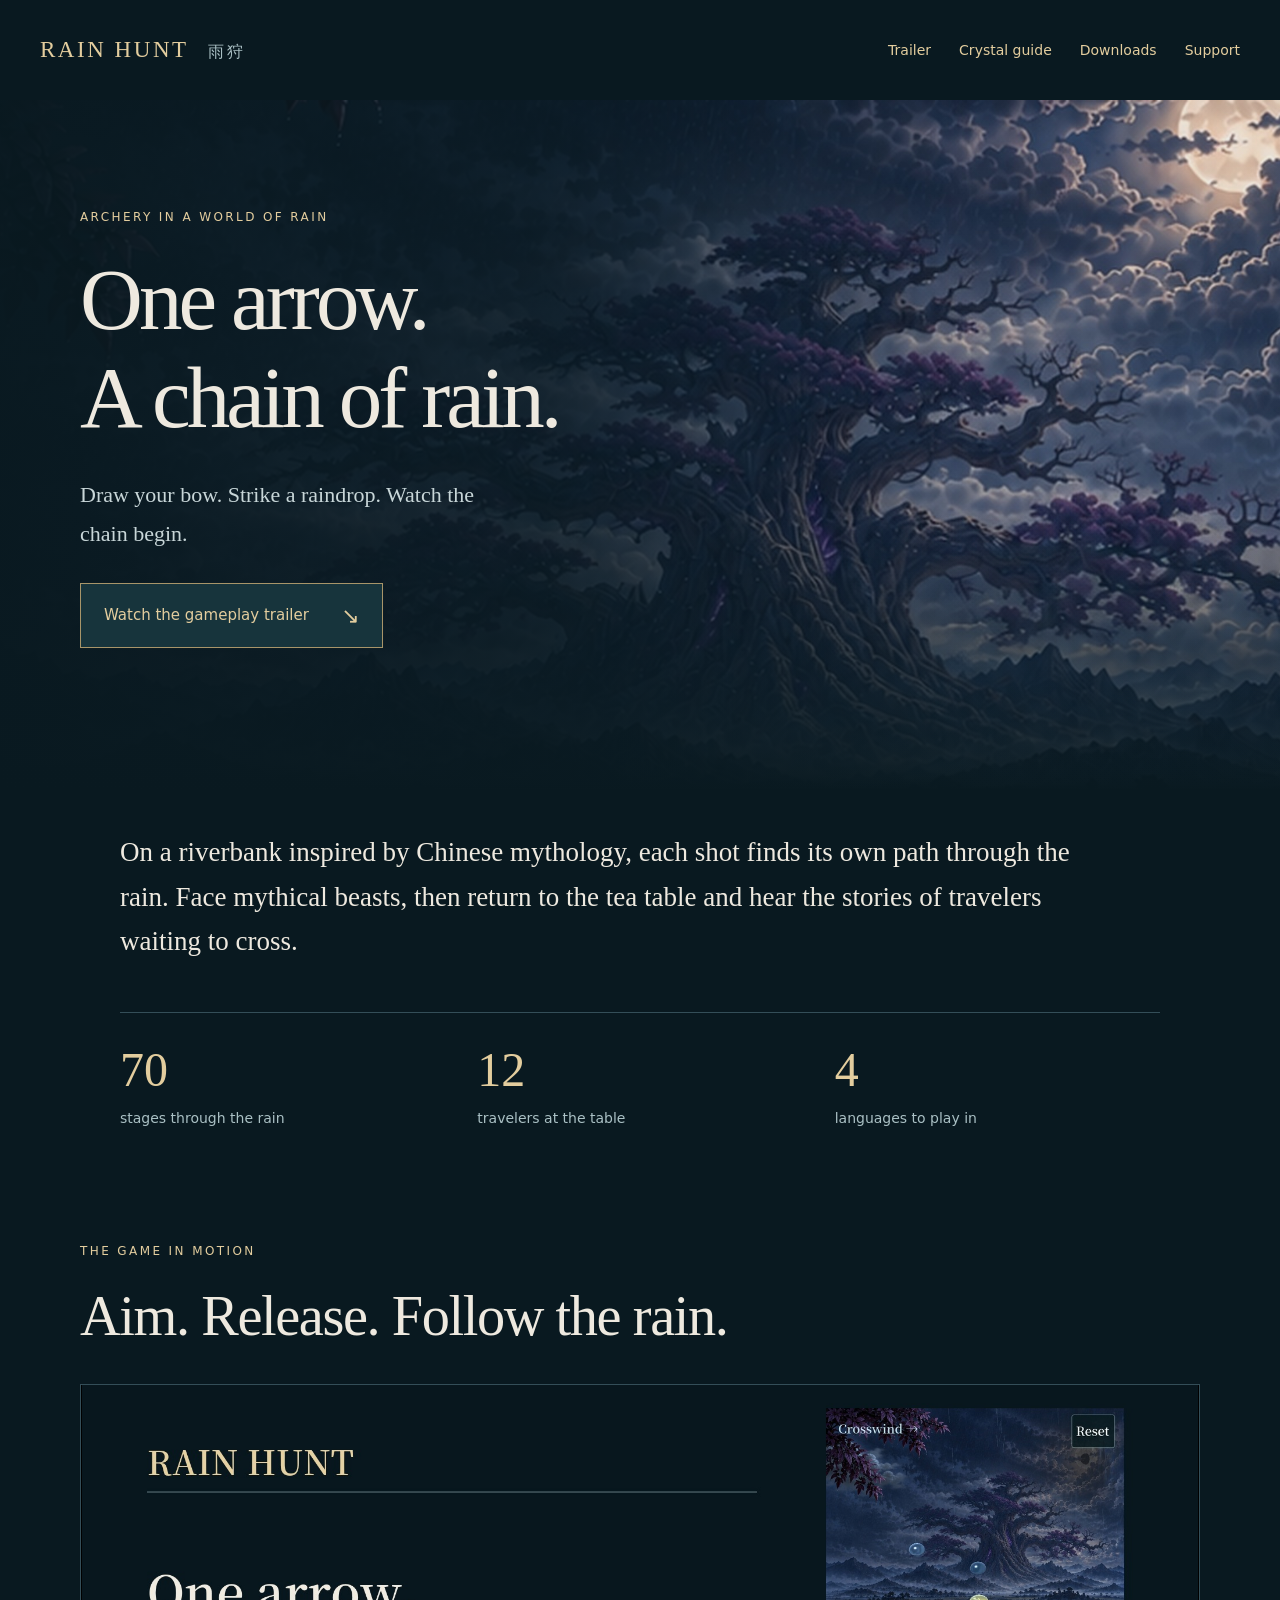
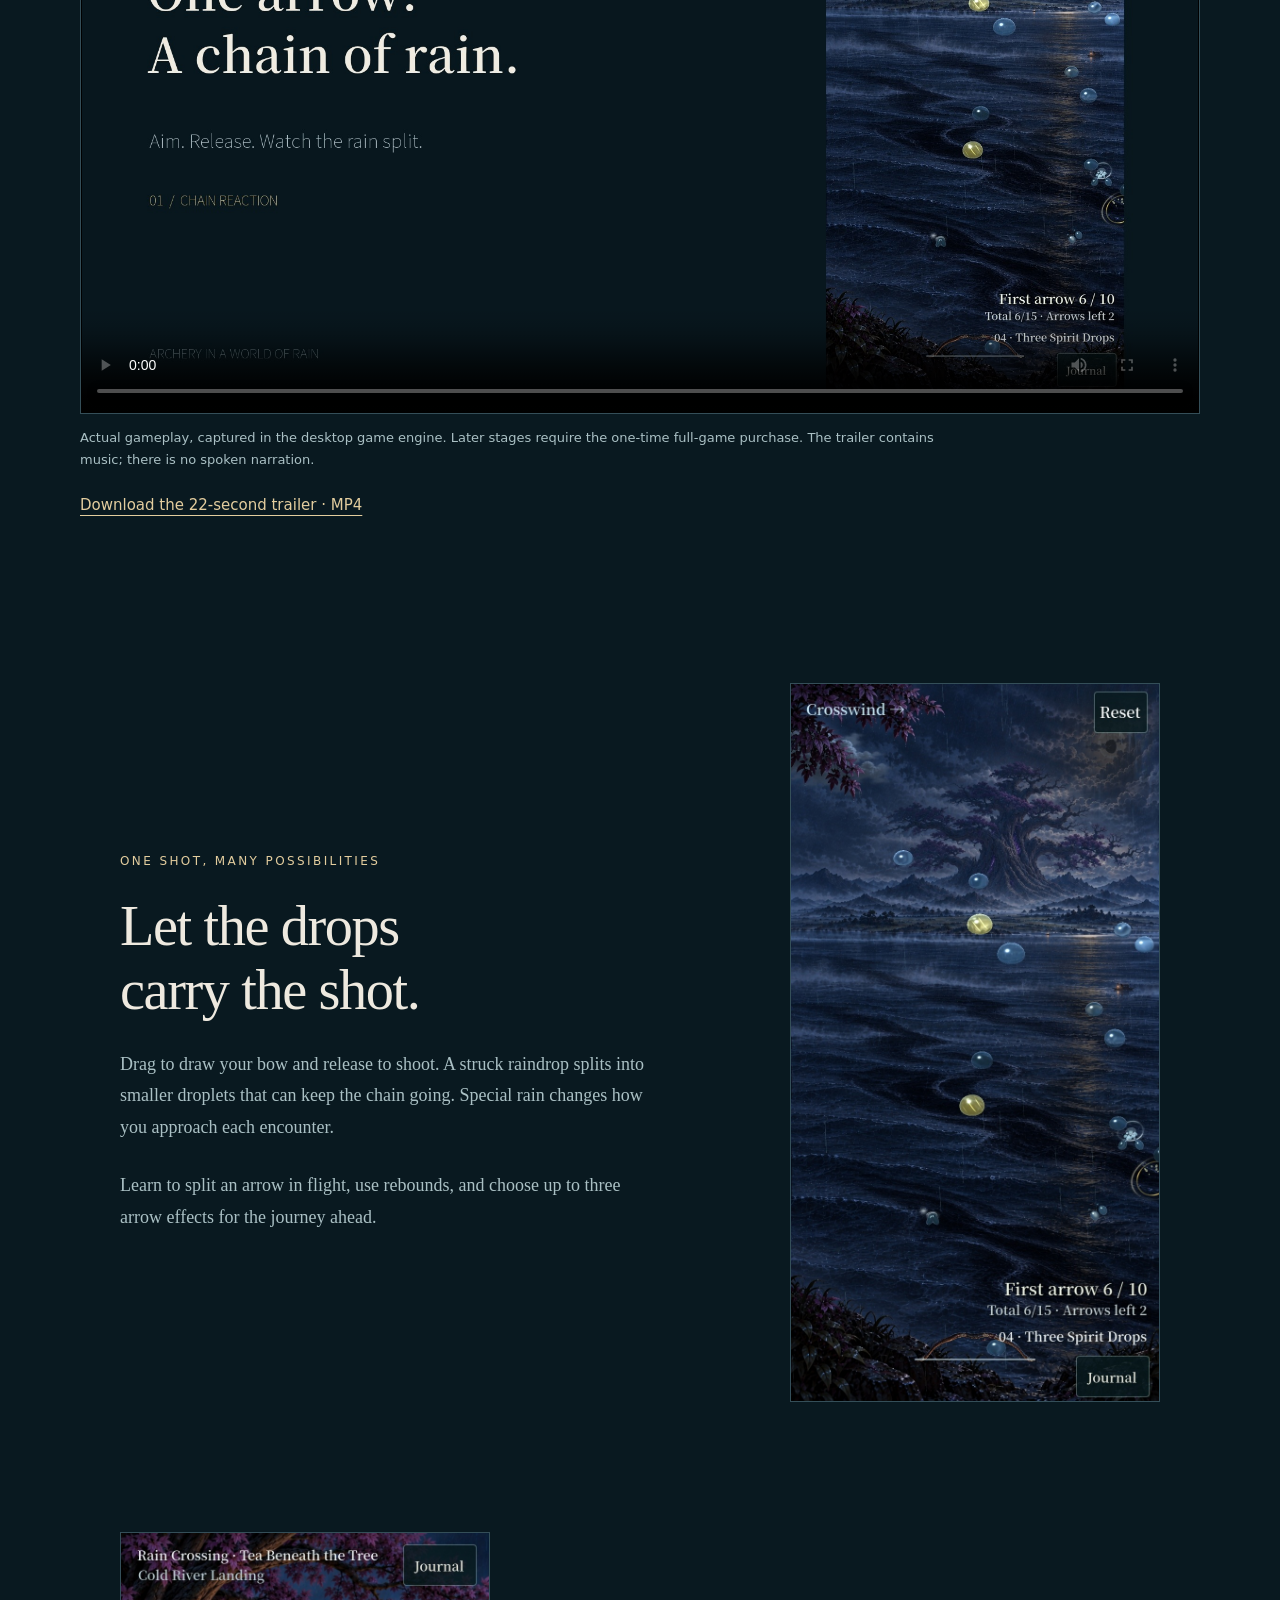
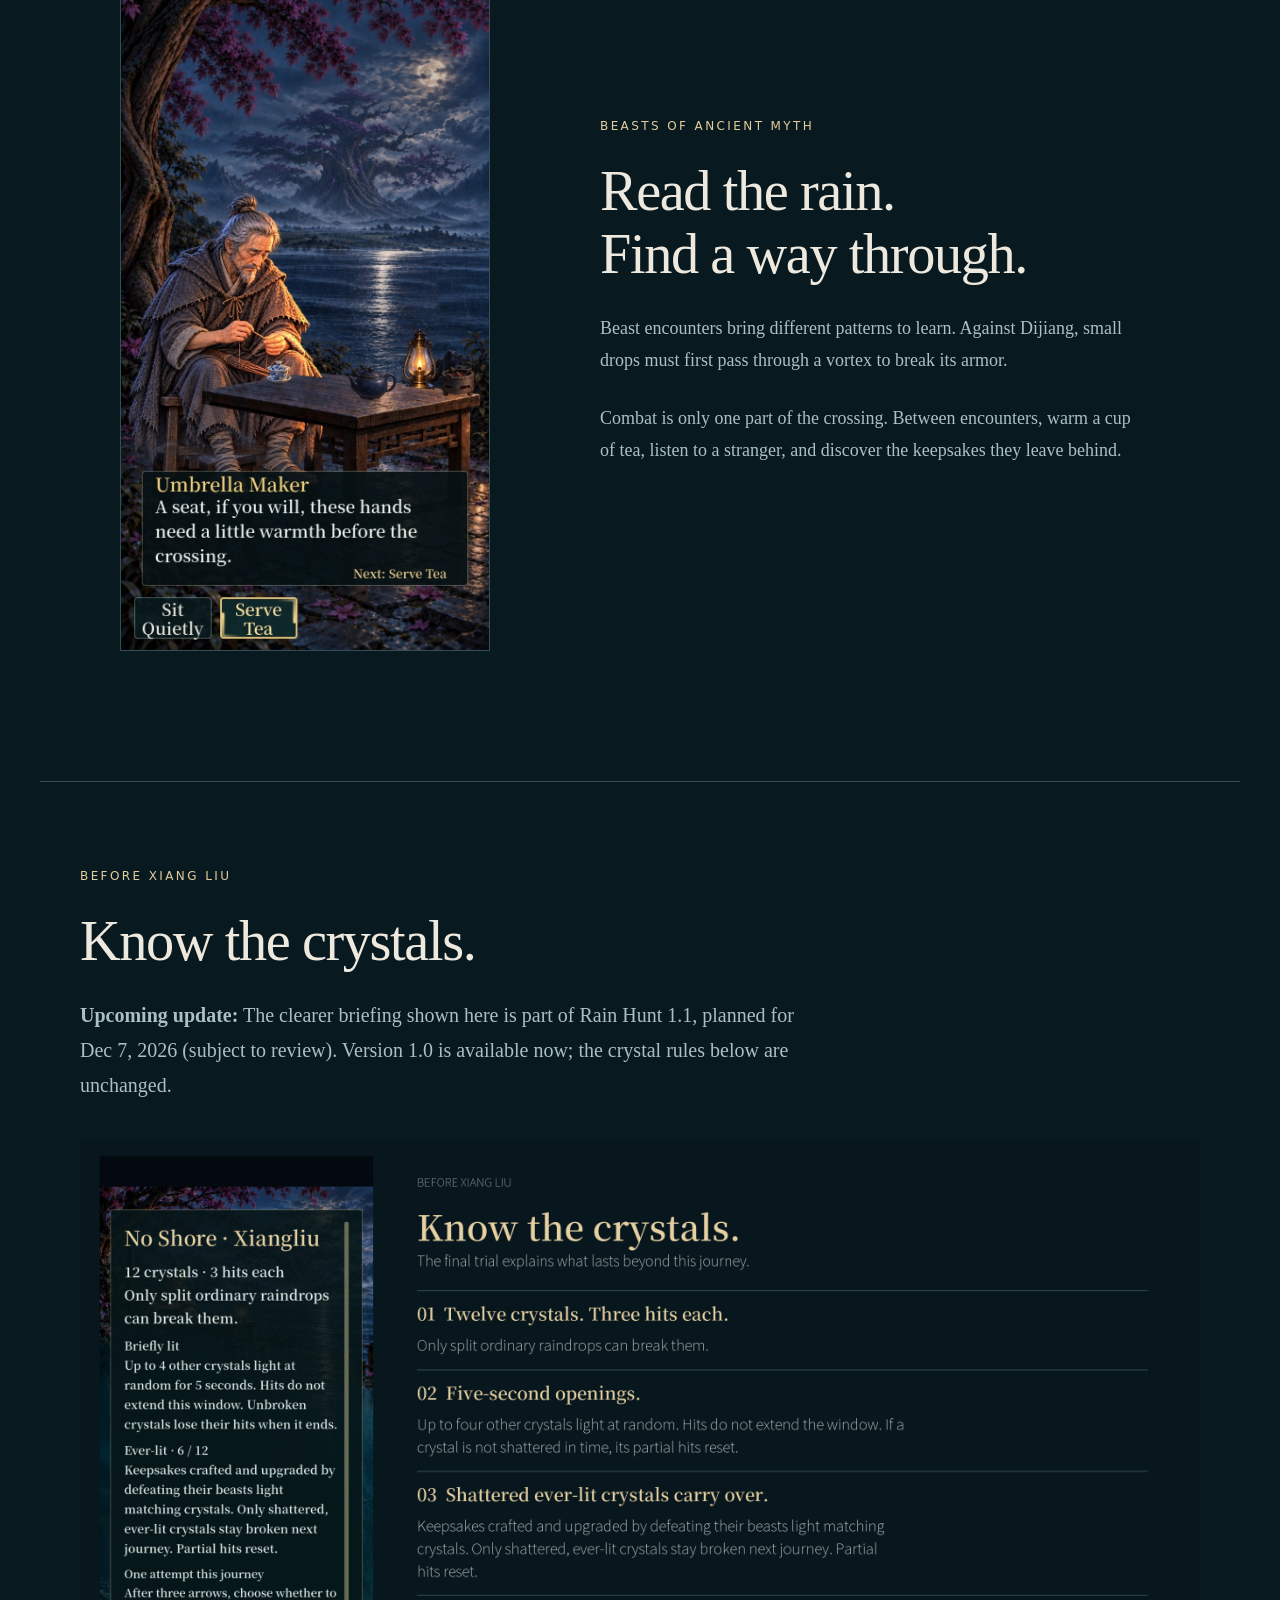
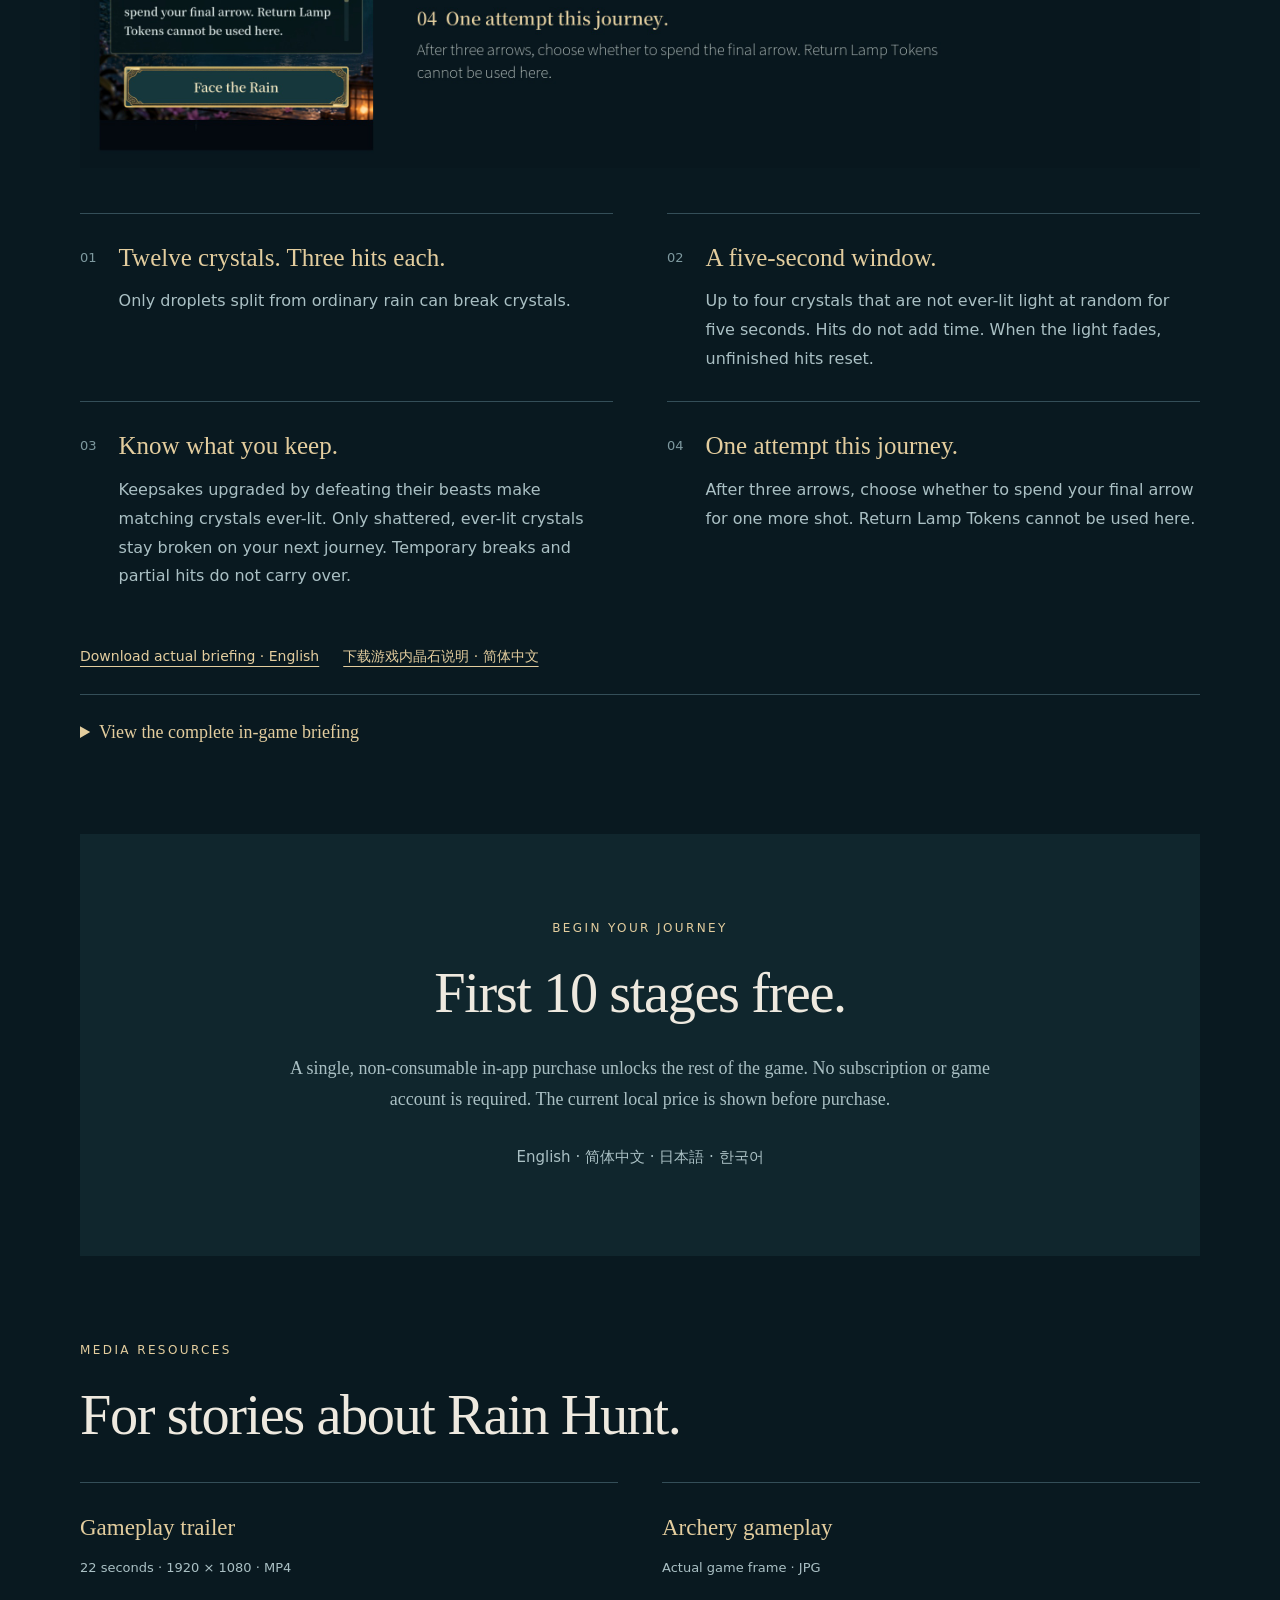
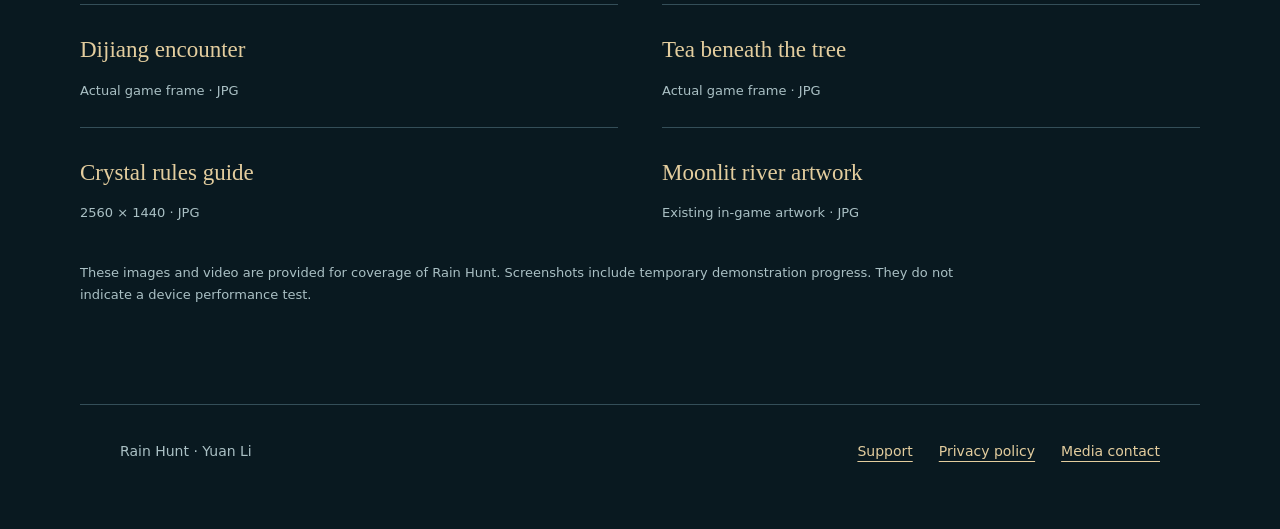
==== press114/index.html @ 3ebe5b10 "Publish Rain Hunt press page with 1.1 release timing" ====
<!doctype html>
<html lang="en">
<head>
<meta charset="utf-8"><meta name="viewport" content="width=device-width,initial-scale=1">
<title>Rain Hunt — Media & Press</title>
<meta name="description" content="One arrow. A chain of rain. Explore Rain Hunt's archery, mythical beasts, travelers, and final-trial crystal guide. Watch the gameplay trailer and download press images.">
<link rel="canonical" href="https://yuan10785-cyber.github.io/rain-hunt-support/press114/">
<meta property="og:title" content="Rain Hunt — One Arrow. A Chain of Rain.">
<meta property="og:description" content="Archery in a world of rain. Watch the gameplay trailer, meet the travelers, and explore the crystal guide.">
<meta property="og:type" content="website"><meta property="og:image" content="https://yuan10785-cyber.github.io/rain-hunt-support/press114/assets/river-header.jpg">
<meta name="theme-color" content="#091920"><link rel="stylesheet" href="press.css">
</head>
<body>
<a class="skip" href="#main">Skip to content</a>
<header><a class="brand" href="#main">RAIN HUNT <span>雨狩</span></a><nav aria-label="Page navigation"><a href="#trailer">Trailer</a><a href="#crystals">Crystal guide</a><a href="#downloads">Downloads</a><a href="../">Support</a></nav></header>
<main id="main">
<section class="hero" aria-labelledby="hero-title"><div class="hero-art" aria-hidden="true"></div><div class="hero-content"><p class="eyebrow">ARCHERY IN A WORLD OF RAIN</p><h1 id="hero-title">One arrow.<br>A chain of rain.</h1><p class="lead">Draw your bow. Strike a raindrop. Watch the chain begin.</p><a class="button" href="#trailer">Watch the gameplay trailer <span aria-hidden="true">↘</span></a></div></section>
<section class="intro"><p>On a riverbank inspired by Chinese mythology, each shot finds its own path through the rain. Face mythical beasts, then return to the tea table and hear the stories of travelers waiting to cross.</p><dl class="facts"><div><dt>70</dt><dd>stages through the rain</dd></div><div><dt>12</dt><dd>travelers at the table</dd></div><div><dt>4</dt><dd>languages to play in</dd></div></dl></section>
<section id="trailer" class="section"><div class="section-head"><p class="eyebrow">THE GAME IN MOTION</p><h2>Aim. Release. Follow the rain.</h2></div><video controls playsinline preload="metadata" poster="assets/trailer-poster.jpg" aria-label="Rain Hunt 22-second gameplay trailer"><source src="assets/rain-hunt-trailer.mp4" type="video/mp4"><a href="assets/rain-hunt-trailer.mp4">Download the gameplay trailer</a></video><p class="caption">Actual gameplay, captured in the desktop game engine. Later stages require the one-time full-game purchase. The trailer contains music; there is no spoken narration.</p><p><a class="text-link" download href="assets/rain-hunt-trailer.mp4">Download the 22-second trailer · MP4</a></p></section>
<section class="story-row"><div><p class="eyebrow">ONE SHOT, MANY POSSIBILITIES</p><h2>Let the drops<br>carry the shot.</h2><p>Drag to draw your bow and release to shoot. A struck raindrop splits into smaller droplets that can keep the chain going. Special rain changes how you approach each encounter.</p><p>Learn to split an arrow in flight, use rebounds, and choose up to three arrow effects for the journey ahead.</p></div><a href="assets/chain-gameplay.jpg"><img loading="lazy" width="780" height="1520" src="assets/chain-gameplay.jpg" alt="Actual gameplay showing small droplets continuing a chain after the first arrow"></a></section>
<section class="story-row reverse"><div><p class="eyebrow">BEASTS OF ANCIENT MYTH</p><h2>Read the rain.<br>Find a way through.</h2><p>Beast encounters bring different patterns to learn. Against Dijiang, small drops must first pass through a vortex to break its armor.</p><p>Combat is only one part of the crossing. Between encounters, warm a cup of tea, listen to a stranger, and discover the keepsakes they leave behind.</p></div><a href="assets/tea-gameplay.jpg"><img loading="lazy" width="780" height="1520" src="assets/tea-gameplay.jpg" alt="The umbrella maker seated at the tea table beside the moonlit river"></a></section>
<section id="crystals" class="section crystal"><div class="section-head"><p class="eyebrow">BEFORE XIANG LIU</p><h2>Know the crystals.</h2><p><strong>Upcoming update:</strong> The clearer briefing shown here is part of Rain Hunt 1.1, planned for Dec 7, 2026 (subject to review). Version 1.0 is available now; the crystal rules below are unchanged.</p></div><a class="guide-image" href="assets/crystal-guide.jpg"><img loading="lazy" width="2560" height="1440" src="assets/crystal-guide.jpg" alt="Crystal guide: twelve crystals with three hits each, five-second openings, shattered ever-lit crystals carry over, and one attempt per journey"></a><div class="rule-list"><article><span>01</span><div><h3>Twelve crystals. Three hits each.</h3><p>Only droplets split from ordinary rain can break crystals.</p></div></article><article><span>02</span><div><h3>A five-second window.</h3><p>Up to four crystals that are not ever-lit light at random for five seconds. Hits do not add time. When the light fades, unfinished hits reset.</p></div></article><article><span>03</span><div><h3>Know what you keep.</h3><p>Keepsakes upgraded by defeating their beasts make matching crystals ever-lit. Only shattered, ever-lit crystals stay broken on your next journey. Temporary breaks and partial hits do not carry over.</p></div></article><article><span>04</span><div><h3>One attempt this journey.</h3><p>After three arrows, choose whether to spend your final arrow for one more shot. Return Lamp Tokens cannot be used here.</p></div></article></div><div class="brief-links"><a download href="assets/crystal-brief-en.png">Download actual briefing · English</a><a download href="assets/crystal-brief-zh-CN.png" lang="zh-Hans">下载游戏内晶石说明 · 简体中文</a></div><details><summary>View the complete in-game briefing</summary><div class="brief-pair"><a href="assets/crystal-brief-en.png"><img loading="lazy" width="1320" height="2868" src="assets/crystal-brief-en.png" alt="Complete English pre-fight briefing, including the fixed Face the Rain button"></a><a href="assets/crystal-brief-zh-CN.png"><img loading="lazy" width="1320" height="2868" src="assets/crystal-brief-zh-CN.png" alt="Complete Simplified Chinese pre-fight crystal briefing"></a></div></details></section>
<section class="try section"><p class="eyebrow">BEGIN YOUR JOURNEY</p><h2>First 10 stages free.</h2><p>A single, non-consumable in-app purchase unlocks the rest of the game. No subscription or game account is required. The current local price is shown before purchase.</p><p class="languages">English · 简体中文 · 日本語 · 한국어</p></section>
<section id="downloads" class="section"><div class="section-head"><p class="eyebrow">MEDIA RESOURCES</p><h2>For stories about Rain Hunt.</h2></div><div class="download-grid"><a download href="assets/rain-hunt-trailer.mp4"><strong>Gameplay trailer</strong><span>22 seconds · 1920 × 1080 · MP4</span></a><a download href="assets/chain-gameplay.jpg"><strong>Archery gameplay</strong><span>Actual game frame · JPG</span></a><a download href="assets/beast-gameplay.jpg"><strong>Dijiang encounter</strong><span>Actual game frame · JPG</span></a><a download href="assets/tea-gameplay.jpg"><strong>Tea beneath the tree</strong><span>Actual game frame · JPG</span></a><a download href="assets/crystal-guide.jpg"><strong>Crystal rules guide</strong><span>2560 × 1440 · JPG</span></a><a download href="assets/river-header.jpg"><strong>Moonlit river artwork</strong><span>Existing in-game artwork · JPG</span></a></div><p class="caption">These images and video are provided for coverage of Rain Hunt. Screenshots include temporary demonstration progress. They do not indicate a device performance test.</p></section>
</main>
<footer><p>Rain Hunt · Yuan Li</p><div><a href="../">Support</a><a href="../privacy.html">Privacy policy</a><a href="mailto:airwalk3@hotmail.com?subject=Rain%20Hunt%20Media">Media contact</a></div></footer>
</body></html>
---- press114/press.css ----
:root{color-scheme:dark;--ink:#091920;--paper:#eee9df;--gold:#e3cd9e;--muted:#aac0c4;--line:#344e58}*{box-sizing:border-box}html{scroll-behavior:smooth;scroll-padding-top:90px}body{margin:0;background:var(--ink);color:var(--paper);font:18px/1.75 Georgia,'Times New Roman',serif}a{color:var(--gold);text-underline-offset:5px}a:hover{color:#fff0cc}a:focus-visible,summary:focus-visible,video:focus-visible{outline:3px solid var(--gold);outline-offset:7px}header{max-width:1280px;margin:auto;display:flex;justify-content:space-between;align-items:center;padding:30px 40px;gap:32px}.brand{font-size:23px;letter-spacing:.11em;text-decoration:none}.brand span{font-size:16px;margin-left:12px;color:var(--muted)}nav{display:flex;gap:28px;font:14px/1.5 system-ui,sans-serif}nav a{text-decoration:none}.skip{position:absolute;left:20px;top:-80px;z-index:5;background:var(--ink);padding:12px}.skip:focus{top:10px}.hero{position:relative;min-height:690px;max-width:1440px;margin:auto;isolation:isolate;overflow:hidden}.hero-art{position:absolute;inset:0;background:linear-gradient(90deg,rgba(9,25,32,.98) 0%,rgba(9,25,32,.77) 43%,rgba(9,25,32,.08) 75%),linear-gradient(0deg,var(--ink),transparent 40%),url('assets/river-header.jpg') center/cover;z-index:-1}.hero-content{max-width:1200px;margin:auto;padding:108px 40px 88px}.eyebrow{font:12px/1.5 system-ui,sans-serif;letter-spacing:.2em;color:var(--gold);margin:0 0 25px}h1,h2,h3{font-weight:400;line-height:1.12;margin:0;color:var(--paper)}h1{font-size:clamp(54px,6.8vw,94px);letter-spacing:-.045em}.lead{font-size:22px;color:#c8d6d8;max-width:440px;margin:30px 0}.button{display:inline-flex;gap:32px;align-items:center;border:1px solid #a89569;background:#17343c;padding:15px 23px;text-decoration:none;font:15px/1.5 system-ui,sans-serif}.button span{font-size:22px}.intro{max-width:1120px;margin:40px auto 0;padding:0 40px}.intro>p{font-size:27px;line-height:1.65;max-width:950px;margin-bottom:48px}.facts{display:grid;grid-template-columns:repeat(3,1fr);gap:32px;margin:0;border-top:1px solid var(--line);padding:28px 0}.facts dt{font-size:48px;color:var(--gold);line-height:1.2}.facts dd{font:14px/1.5 system-ui,sans-serif;color:var(--muted);margin:10px 0 0}.section{max-width:1200px;padding:85px 40px;margin:auto}.section-head{max-width:850px;margin-bottom:35px}h2{font-size:clamp(36px,4.4vw,58px);letter-spacing:-.025em}.section-head>p:not(.eyebrow){font-size:20px;color:var(--muted);max-width:720px;margin:24px 0 0}video{display:block;width:100%;height:auto;aspect-ratio:16/9;background:#000;border:1px solid var(--line)}.caption{font:13px/1.7 system-ui,sans-serif;color:var(--muted);max-width:900px}.text-link{font:15px/1.6 system-ui,sans-serif}.story-row{display:grid;grid-template-columns:1fr 370px;gap:110px;align-items:center;max-width:1120px;margin:60px auto 130px;padding:0 40px}.story-row.reverse{grid-template-columns:370px 1fr}.reverse>div{order:2}.story-row p:not(.eyebrow){max-width:540px;color:var(--muted);margin:27px 0 0}.story-row img{display:block;width:100%;height:auto;border:1px solid var(--line)}.crystal{border-top:1px solid var(--line)}.guide-image img{display:block;width:100%;height:auto}.rule-list{display:grid;grid-template-columns:1fr 1fr;column-gap:54px;margin-top:45px}.rule-list article{display:flex;gap:22px;border-top:1px solid var(--line);padding:28px 0}.rule-list article>span{color:#7e999f;font:13px/1.6 system-ui,sans-serif;padding-top:6px}h3{font-size:25px;color:var(--gold);line-height:1.3}.rule-list p{font:16px/1.8 system-ui,sans-serif;color:var(--muted);margin:13px 0 0}.brief-links{display:flex;flex-wrap:wrap;gap:24px;font:14px/1.8 system-ui,sans-serif;margin:25px 0}details{border-top:1px solid var(--line);padding-top:22px}summary{color:var(--gold);cursor:pointer}.brief-pair{display:grid;grid-template-columns:1fr 1fr;gap:40px;max-width:900px;margin:30px auto 0}.brief-pair img{display:block;width:100%;height:auto}.try{background:#10262d;max-width:1120px;text-align:center}.try>p:not(.eyebrow){max-width:700px;margin:28px auto 0;color:var(--muted)}.languages{font:15px/1.8 system-ui,sans-serif}.download-grid{display:grid;grid-template-columns:1fr 1fr;gap:0 44px}.download-grid>a{display:flex;flex-direction:column;text-decoration:none;border-top:1px solid var(--line);padding:25px 0}.download-grid strong{font-weight:400;font-size:23px}.download-grid span{font:13px/1.7 system-ui,sans-serif;color:var(--muted);margin-top:9px}footer{max-width:1120px;margin:auto;border-top:1px solid var(--line);padding:35px 40px 65px;display:flex;justify-content:space-between;gap:30px;font:14px/1.7 system-ui,sans-serif;color:var(--muted)}footer p{margin:0}footer>div{display:flex;gap:26px}section{scroll-margin-top:30px}@media(max-width:800px){header{flex-wrap:wrap;padding:25px}nav{gap:22px}.hero{min-height:620px}.hero-content{padding:90px 25px}.hero-art{background:linear-gradient(90deg,rgba(9,25,32,.94),rgba(9,25,32,.35)),linear-gradient(0deg,var(--ink),transparent),url('assets/river-header.jpg') 63% center/cover}.intro,.section{padding-left:25px;padding-right:25px}.intro>p{font-size:23px}.story-row,.story-row.reverse{grid-template-columns:1fr;gap:35px;padding:0 25px;margin:55px auto 85px}.story-row>div{order:0}.story-row>a{max-width:370px;width:100%;margin:auto}.rule-list{grid-template-columns:1fr}.section{padding-top:60px;padding-bottom:60px}.brief-pair{gap:18px}.facts{gap:15px}.facts dd{font-size:12px}.download-grid{grid-template-columns:1fr}footer{padding:30px 25px;flex-direction:column}}@media(prefers-reduced-motion:reduce){html{scroll-behavior:auto}}
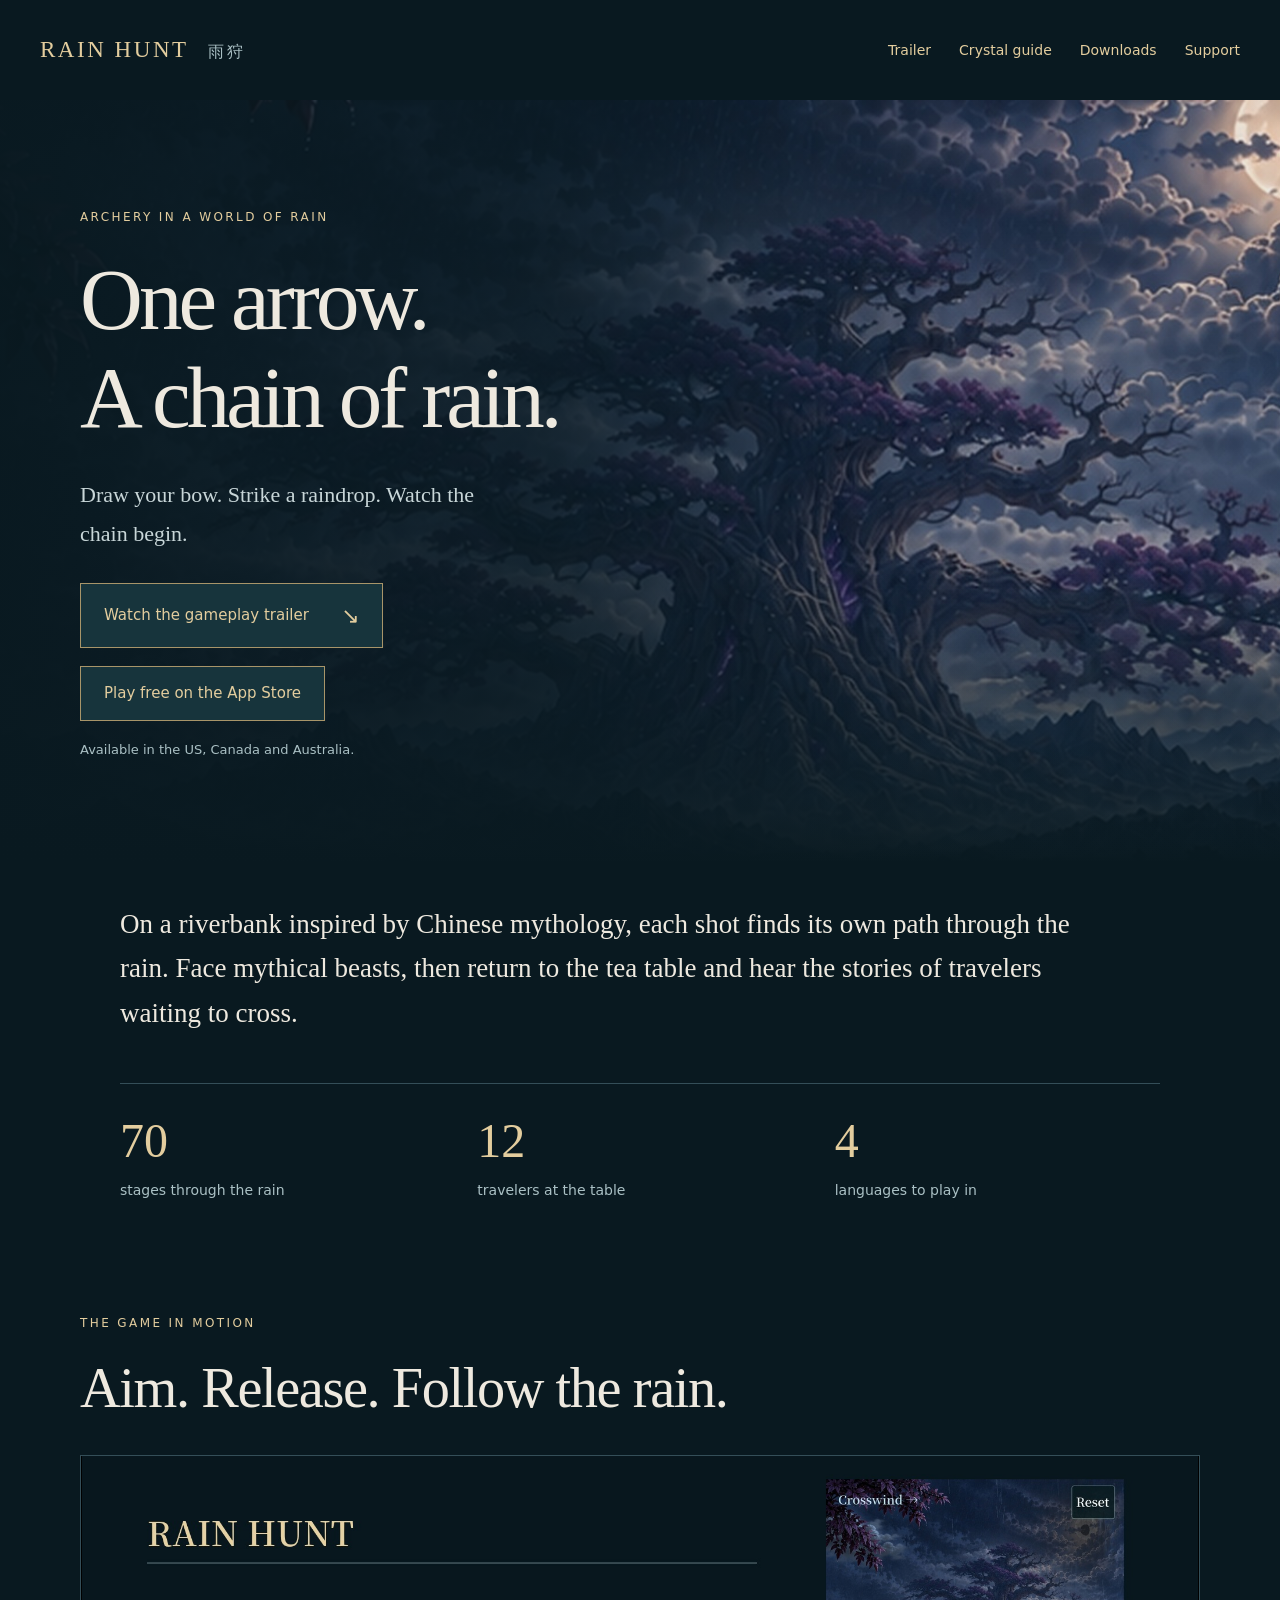
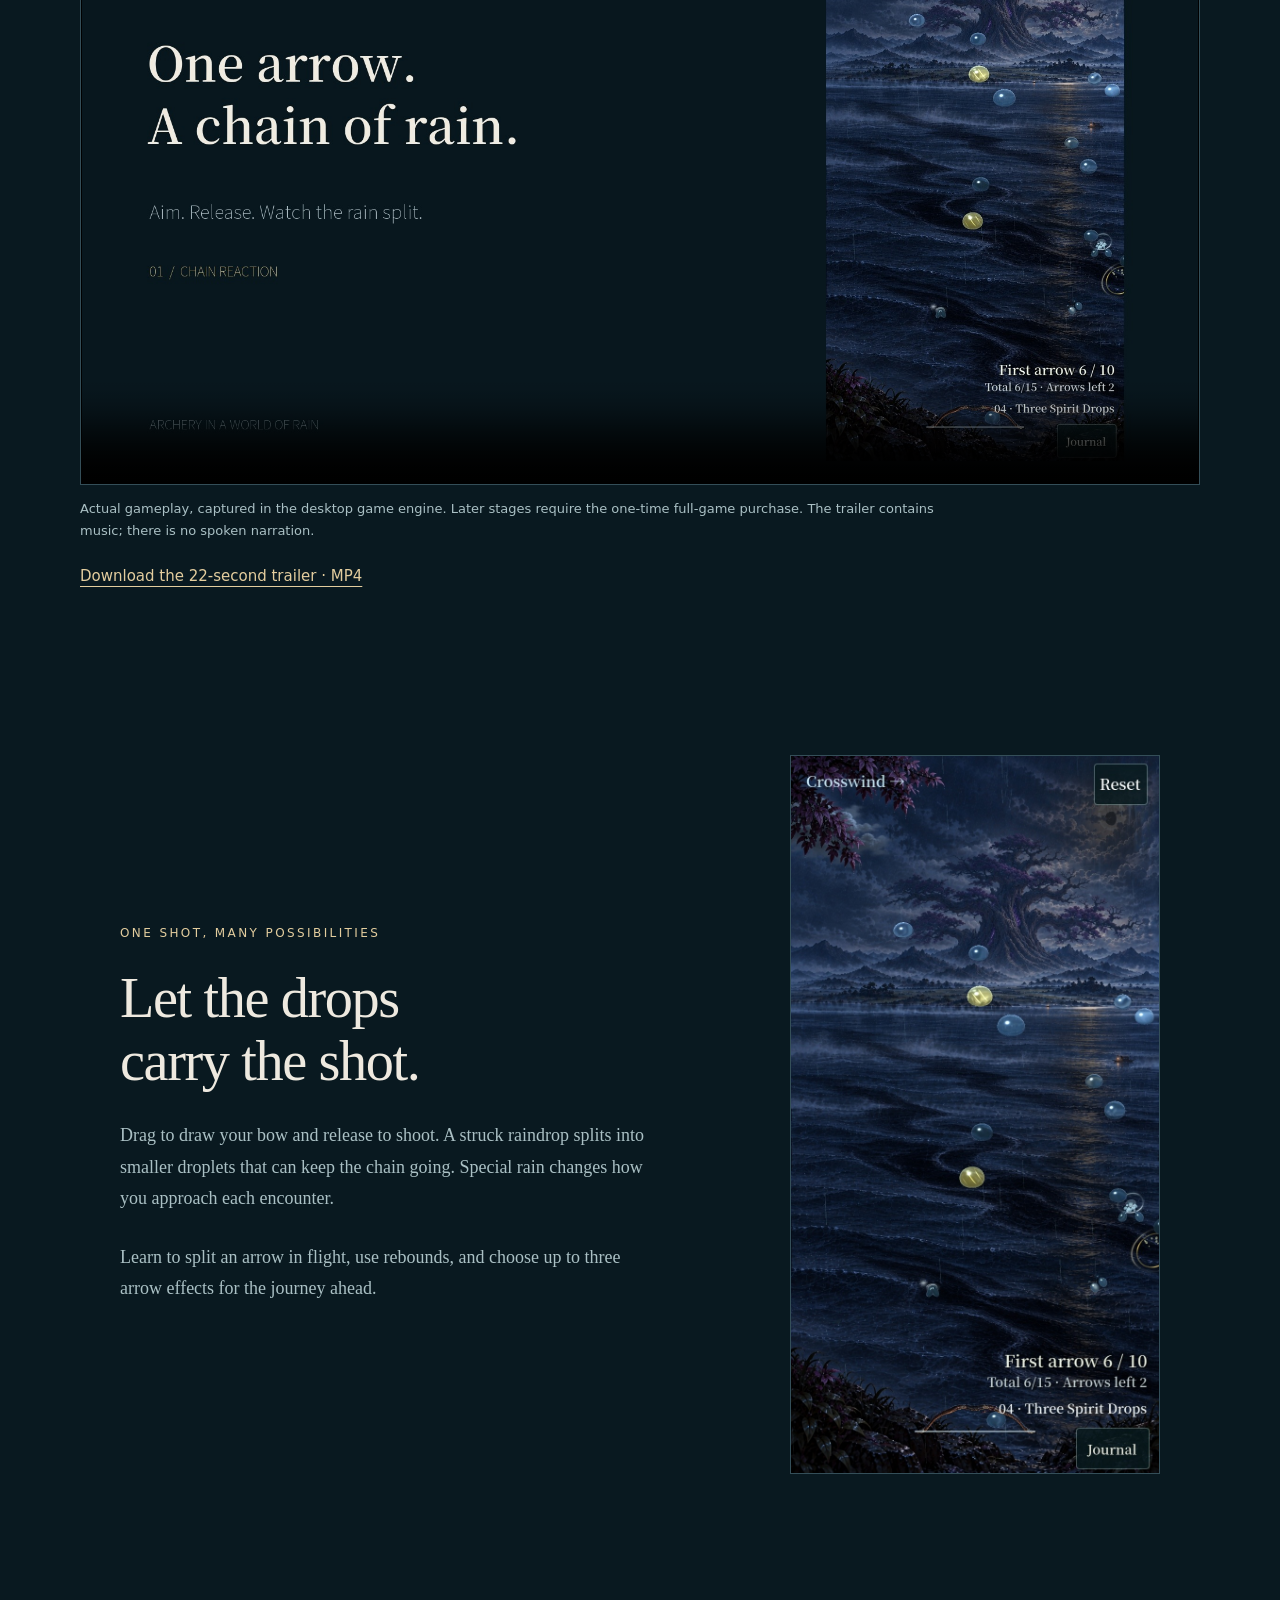
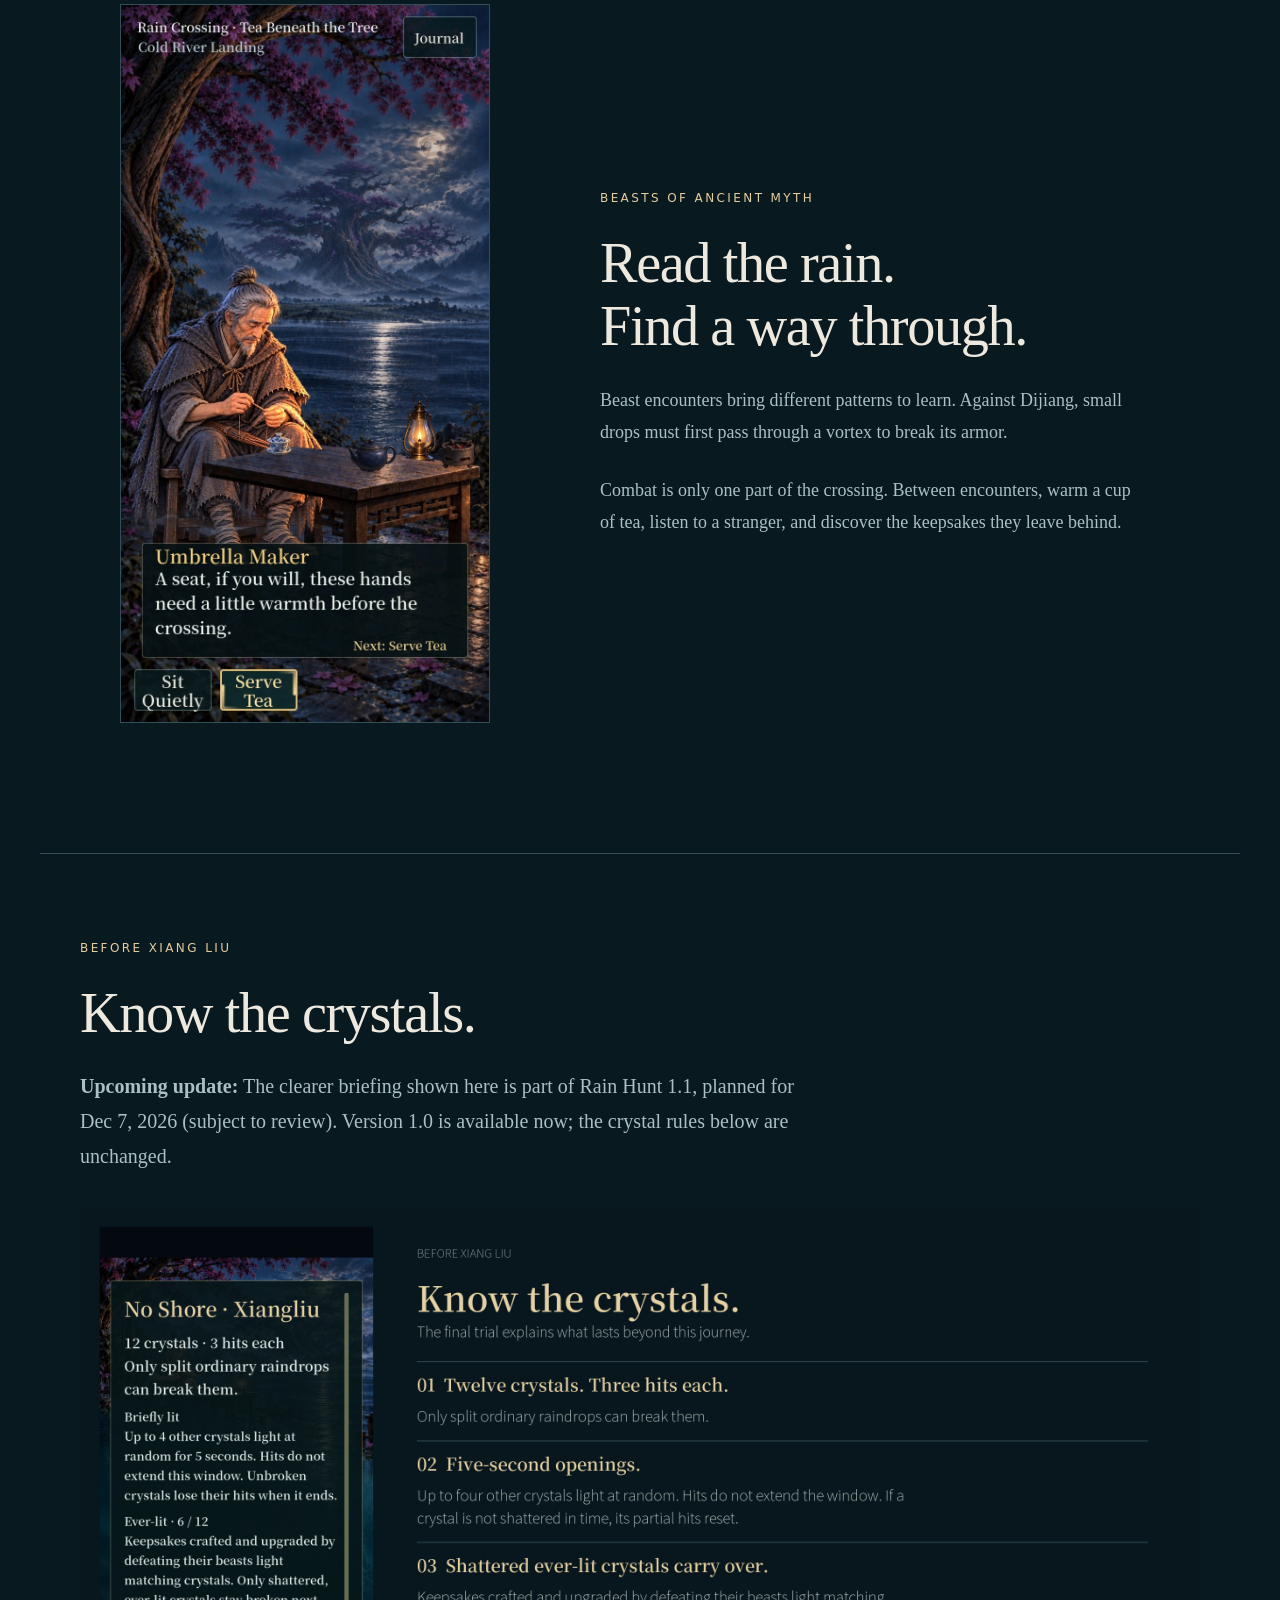
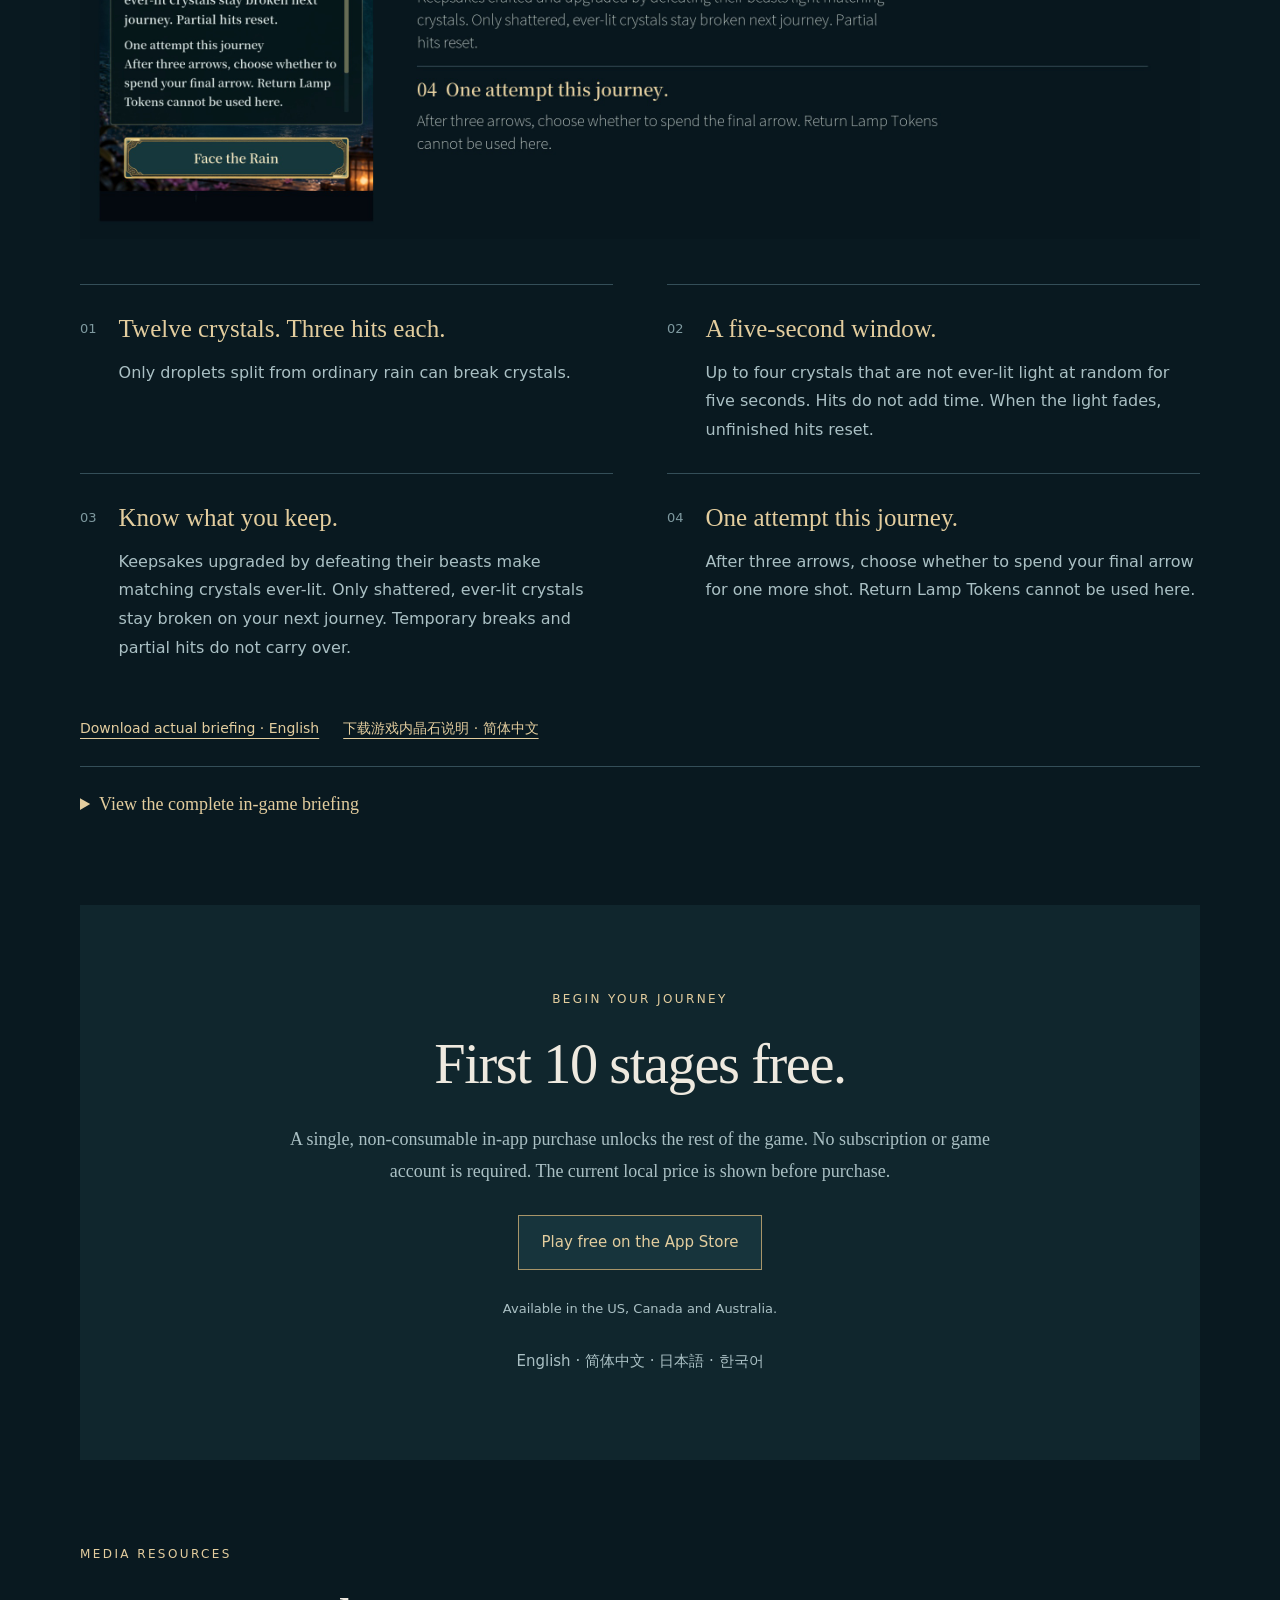
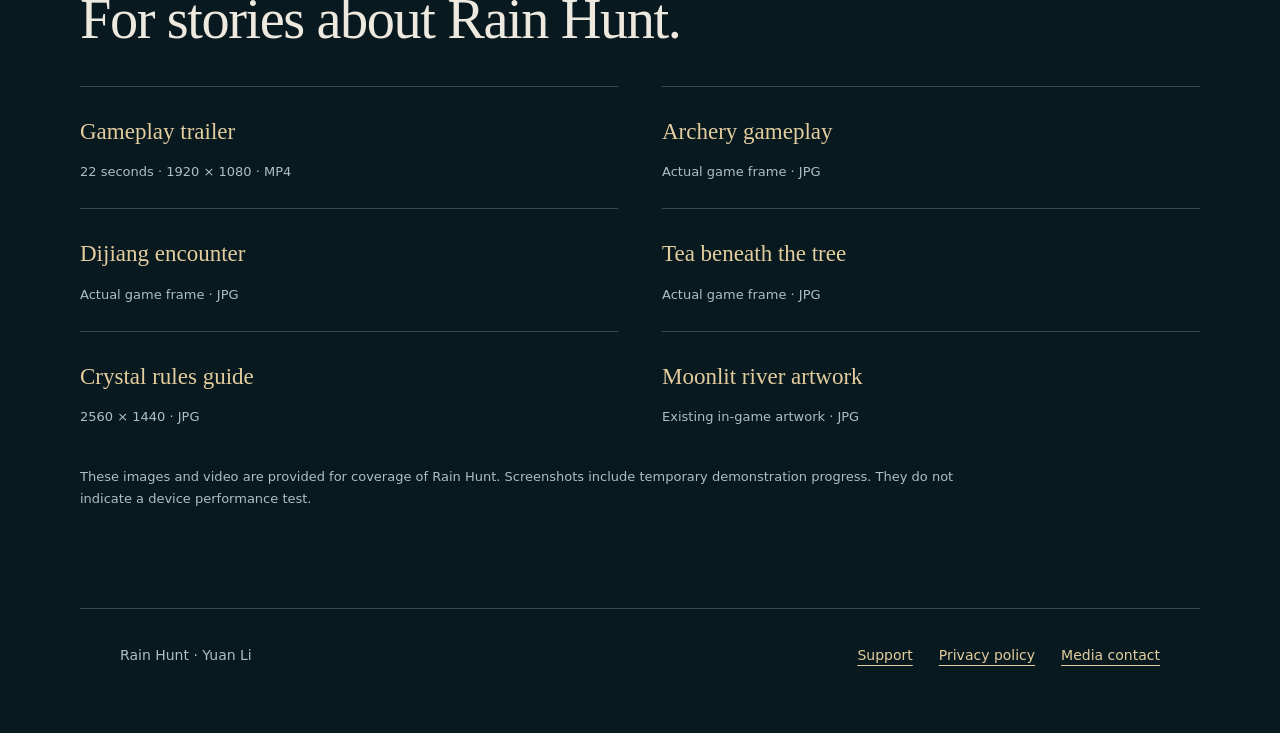
==== commit ef12b908: "Add App Store download links to public press page" ====
--- a/press114/index.html
+++ b/press114/index.html
@@ -14,13 +14,13 @@
 <a class="skip" href="#main">Skip to content</a>
 <header><a class="brand" href="#main">RAIN HUNT <span>雨狩</span></a><nav aria-label="Page navigation"><a href="#trailer">Trailer</a><a href="#crystals">Crystal guide</a><a href="#downloads">Downloads</a><a href="../">Support</a></nav></header>
 <main id="main">
-<section class="hero" aria-labelledby="hero-title"><div class="hero-art" aria-hidden="true"></div><div class="hero-content"><p class="eyebrow">ARCHERY IN A WORLD OF RAIN</p><h1 id="hero-title">One arrow.<br>A chain of rain.</h1><p class="lead">Draw your bow. Strike a raindrop. Watch the chain begin.</p><a class="button" href="#trailer">Watch the gameplay trailer <span aria-hidden="true">↘</span></a></div></section>
+<section class="hero" aria-labelledby="hero-title"><div class="hero-art" aria-hidden="true"></div><div class="hero-content"><p class="eyebrow">ARCHERY IN A WORLD OF RAIN</p><h1 id="hero-title">One arrow.<br>A chain of rain.</h1><p class="lead">Draw your bow. Strike a raindrop. Watch the chain begin.</p><a class="button" href="#trailer">Watch the gameplay trailer <span aria-hidden="true">↘</span></a><p><a class="button" href="https://apps.apple.com/us/app/rain-hunt/id6819898832">Play free on the App Store</a></p><p class="caption">Available in the US, Canada and Australia.</p></div></section>
 <section class="intro"><p>On a riverbank inspired by Chinese mythology, each shot finds its own path through the rain. Face mythical beasts, then return to the tea table and hear the stories of travelers waiting to cross.</p><dl class="facts"><div><dt>70</dt><dd>stages through the rain</dd></div><div><dt>12</dt><dd>travelers at the table</dd></div><div><dt>4</dt><dd>languages to play in</dd></div></dl></section>
 <section id="trailer" class="section"><div class="section-head"><p class="eyebrow">THE GAME IN MOTION</p><h2>Aim. Release. Follow the rain.</h2></div><video controls playsinline preload="metadata" poster="assets/trailer-poster.jpg" aria-label="Rain Hunt 22-second gameplay trailer"><source src="assets/rain-hunt-trailer.mp4" type="video/mp4"><a href="assets/rain-hunt-trailer.mp4">Download the gameplay trailer</a></video><p class="caption">Actual gameplay, captured in the desktop game engine. Later stages require the one-time full-game purchase. The trailer contains music; there is no spoken narration.</p><p><a class="text-link" download href="assets/rain-hunt-trailer.mp4">Download the 22-second trailer · MP4</a></p></section>
 <section class="story-row"><div><p class="eyebrow">ONE SHOT, MANY POSSIBILITIES</p><h2>Let the drops<br>carry the shot.</h2><p>Drag to draw your bow and release to shoot. A struck raindrop splits into smaller droplets that can keep the chain going. Special rain changes how you approach each encounter.</p><p>Learn to split an arrow in flight, use rebounds, and choose up to three arrow effects for the journey ahead.</p></div><a href="assets/chain-gameplay.jpg"><img loading="lazy" width="780" height="1520" src="assets/chain-gameplay.jpg" alt="Actual gameplay showing small droplets continuing a chain after the first arrow"></a></section>
 <section class="story-row reverse"><div><p class="eyebrow">BEASTS OF ANCIENT MYTH</p><h2>Read the rain.<br>Find a way through.</h2><p>Beast encounters bring different patterns to learn. Against Dijiang, small drops must first pass through a vortex to break its armor.</p><p>Combat is only one part of the crossing. Between encounters, warm a cup of tea, listen to a stranger, and discover the keepsakes they leave behind.</p></div><a href="assets/tea-gameplay.jpg"><img loading="lazy" width="780" height="1520" src="assets/tea-gameplay.jpg" alt="The umbrella maker seated at the tea table beside the moonlit river"></a></section>
 <section id="crystals" class="section crystal"><div class="section-head"><p class="eyebrow">BEFORE XIANG LIU</p><h2>Know the crystals.</h2><p><strong>Upcoming update:</strong> The clearer briefing shown here is part of Rain Hunt 1.1, planned for Dec 7, 2026 (subject to review). Version 1.0 is available now; the crystal rules below are unchanged.</p></div><a class="guide-image" href="assets/crystal-guide.jpg"><img loading="lazy" width="2560" height="1440" src="assets/crystal-guide.jpg" alt="Crystal guide: twelve crystals with three hits each, five-second openings, shattered ever-lit crystals carry over, and one attempt per journey"></a><div class="rule-list"><article><span>01</span><div><h3>Twelve crystals. Three hits each.</h3><p>Only droplets split from ordinary rain can break crystals.</p></div></article><article><span>02</span><div><h3>A five-second window.</h3><p>Up to four crystals that are not ever-lit light at random for five seconds. Hits do not add time. When the light fades, unfinished hits reset.</p></div></article><article><span>03</span><div><h3>Know what you keep.</h3><p>Keepsakes upgraded by defeating their beasts make matching crystals ever-lit. Only shattered, ever-lit crystals stay broken on your next journey. Temporary breaks and partial hits do not carry over.</p></div></article><article><span>04</span><div><h3>One attempt this journey.</h3><p>After three arrows, choose whether to spend your final arrow for one more shot. Return Lamp Tokens cannot be used here.</p></div></article></div><div class="brief-links"><a download href="assets/crystal-brief-en.png">Download actual briefing · English</a><a download href="assets/crystal-brief-zh-CN.png" lang="zh-Hans">下载游戏内晶石说明 · 简体中文</a></div><details><summary>View the complete in-game briefing</summary><div class="brief-pair"><a href="assets/crystal-brief-en.png"><img loading="lazy" width="1320" height="2868" src="assets/crystal-brief-en.png" alt="Complete English pre-fight briefing, including the fixed Face the Rain button"></a><a href="assets/crystal-brief-zh-CN.png"><img loading="lazy" width="1320" height="2868" src="assets/crystal-brief-zh-CN.png" alt="Complete Simplified Chinese pre-fight crystal briefing"></a></div></details></section>
-<section class="try section"><p class="eyebrow">BEGIN YOUR JOURNEY</p><h2>First 10 stages free.</h2><p>A single, non-consumable in-app purchase unlocks the rest of the game. No subscription or game account is required. The current local price is shown before purchase.</p><p class="languages">English · 简体中文 · 日本語 · 한국어</p></section>
+<section class="try section"><p class="eyebrow">BEGIN YOUR JOURNEY</p><h2>First 10 stages free.</h2><p>A single, non-consumable in-app purchase unlocks the rest of the game. No subscription or game account is required. The current local price is shown before purchase.</p><p><a class="button" href="https://apps.apple.com/us/app/rain-hunt/id6819898832">Play free on the App Store</a></p><p class="caption">Available in the US, Canada and Australia.</p><p class="languages">English · 简体中文 · 日本語 · 한국어</p></section>
 <section id="downloads" class="section"><div class="section-head"><p class="eyebrow">MEDIA RESOURCES</p><h2>For stories about Rain Hunt.</h2></div><div class="download-grid"><a download href="assets/rain-hunt-trailer.mp4"><strong>Gameplay trailer</strong><span>22 seconds · 1920 × 1080 · MP4</span></a><a download href="assets/chain-gameplay.jpg"><strong>Archery gameplay</strong><span>Actual game frame · JPG</span></a><a download href="assets/beast-gameplay.jpg"><strong>Dijiang encounter</strong><span>Actual game frame · JPG</span></a><a download href="assets/tea-gameplay.jpg"><strong>Tea beneath the tree</strong><span>Actual game frame · JPG</span></a><a download href="assets/crystal-guide.jpg"><strong>Crystal rules guide</strong><span>2560 × 1440 · JPG</span></a><a download href="assets/river-header.jpg"><strong>Moonlit river artwork</strong><span>Existing in-game artwork · JPG</span></a></div><p class="caption">These images and video are provided for coverage of Rain Hunt. Screenshots include temporary demonstration progress. They do not indicate a device performance test.</p></section>
 </main>
 <footer><p>Rain Hunt · Yuan Li</p><div><a href="../">Support</a><a href="../privacy.html">Privacy policy</a><a href="mailto:airwalk3@hotmail.com?subject=Rain%20Hunt%20Media">Media contact</a></div></footer>
